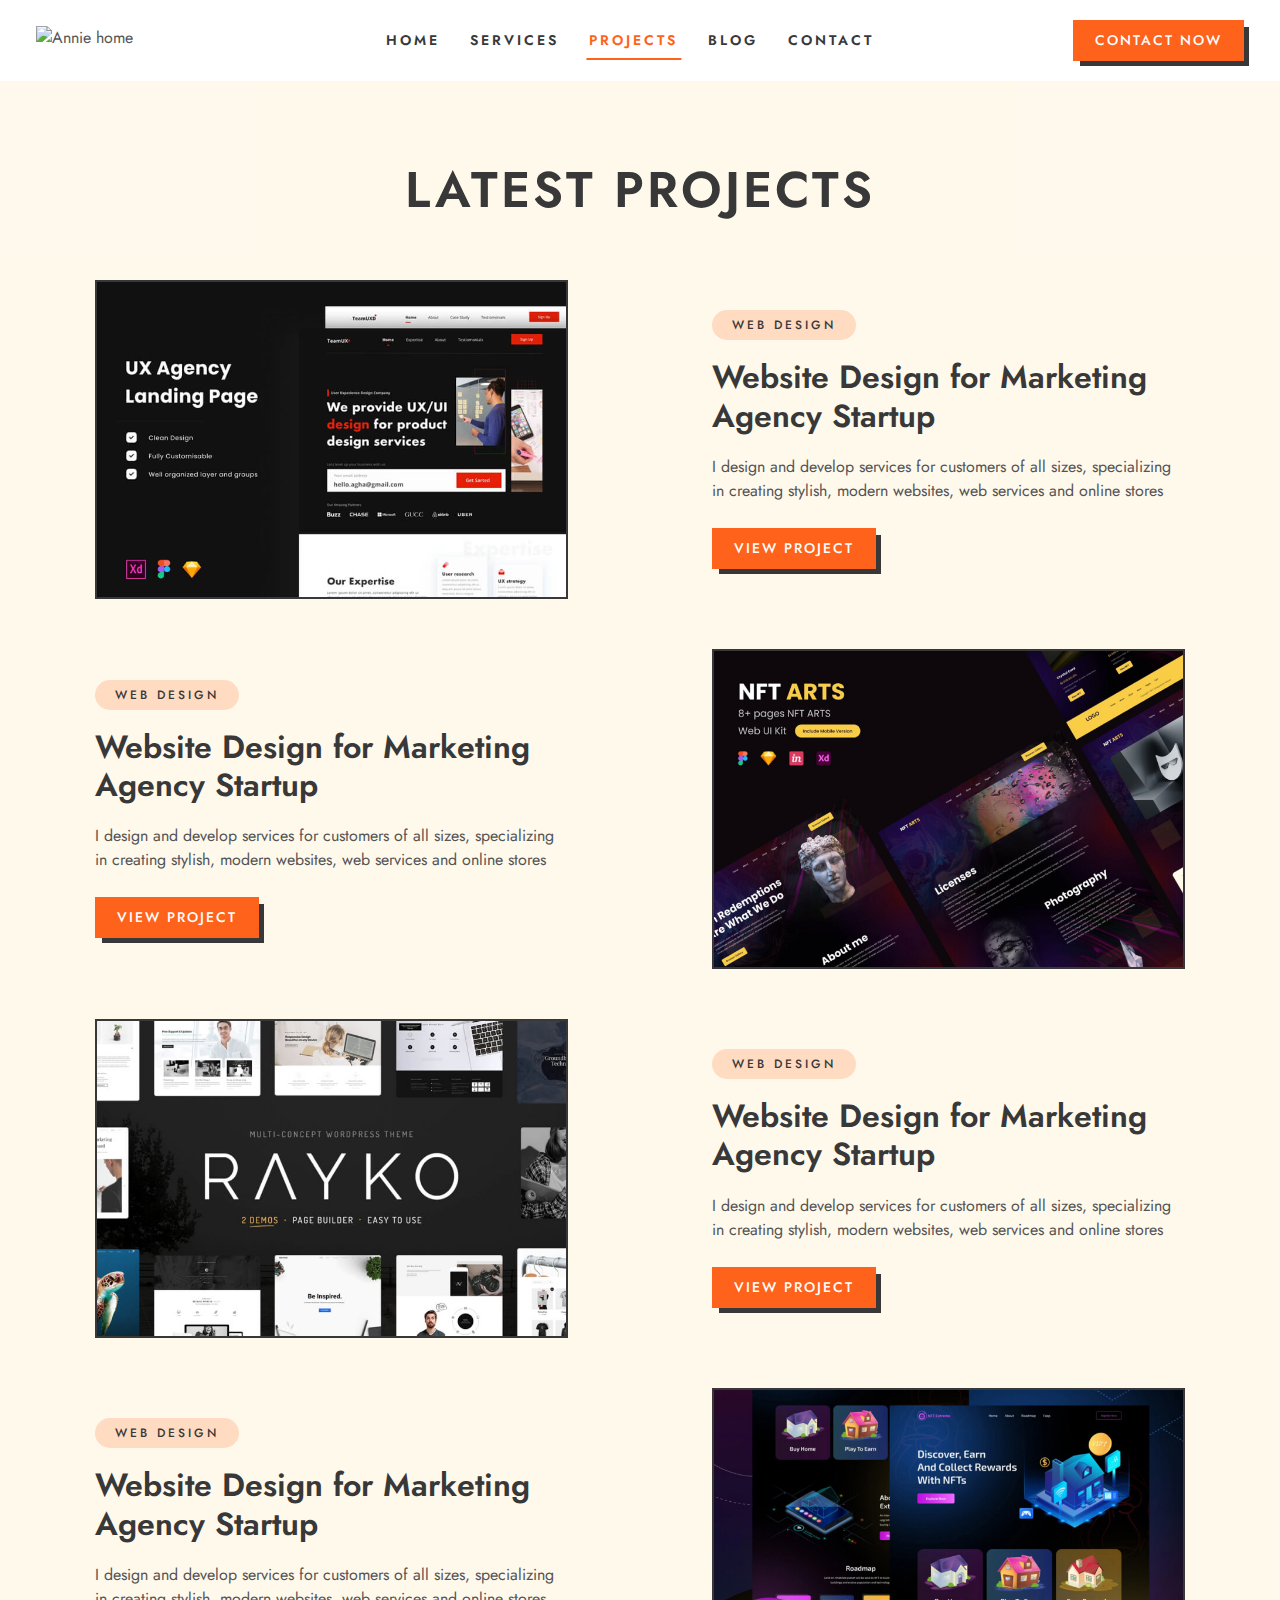
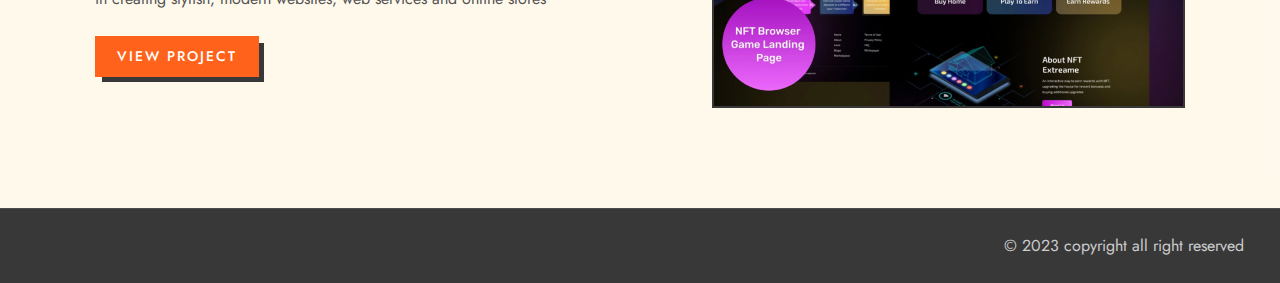
==== mysite/portfolio.html @ 4d0b6ac9 "Add files via upload" ====
<!DOCTYPE html>
<html lang="en">

<head>
  <meta charset="UTF-8">
  <meta http-equiv="X-UA-Compatible" content="IE=edge">
  <meta name="viewport" content="width=device-width, initial-scale=1.0">

  <!-- 
    - primary meta tags
  -->
  <title>Projects</title>
  <meta name="title" content="Portfolio">
  <meta name="description" content="This is a personal portfolio html template made by codewithsadee">

  <!-- 
    - favicon
  -->
  <link rel="shortcut icon" href="./favicon.svg" type="image/svg+xml">

  <!-- 
    - google font link
  -->
  <link rel="preconnect" href="https://fonts.googleapis.com">
  <link rel="preconnect" href="https://fonts.gstatic.com" crossorigin>
  <link href="https://fonts.googleapis.com/css2?family=Jost:wght@400;500;600&display=swap" rel="stylesheet">

  <!-- 
    - custom css link
  -->
  <link rel="stylesheet" href="./assets/css/require.css">
  <link rel="stylesheet" href="./assets/css/pages/portfolio.css">

</head>

<body>

  <!-- 
    - #PRELOADER
  -->

  <div class="preloader" data-preloader>
    <div class="preloader-circle"></div>
  </div>





  <!-- 
    - #HEADER
  -->

  <header class="header" data-header>
    <div class="container">

      <a href="./index.html" class="logo">
        <img src="./assets/images" width="151" height="28" alt="Annie home">
      </a>

      <nav class="navbar" data-navbar>
        <ul class="navbar-list">

          <li class="navbar-item">
            <a href="./index.html" class="label-lg navbar-link has-after">Home</a>
          </li>

          <li class="navbar-item">
            <a href="./service.html" class="label-lg navbar-link has-after">Services</a>
          </li>

          <li class="navbar-item">
            <a href="#" class="label-lg navbar-link has-after active">Projects</a>
          </li>
          <li class="navbar-item">
            <a href="./blog.html" class="label-lg navbar-link has-after">Blog</a>
          </li>

          <li class="navbar-item">
            <a href="./contact.html" class="label-lg navbar-link has-after">Contact</a>
          </li>

        </ul>
      </nav>

      <a href="./contact.html" class="btn btn-primary">Contact Now</a>

      <button class="nav-toggle-btn" aria-label="menu" data-nav-toggler>
        <ion-icon name="menu-outline" aria-hidden="true"></ion-icon>
      </button>

    </div>
  </header>





  <main>
    <article>

      <!-- 
        - #PORTFOLIO
      -->

      <section class="section portfolio" aria-labelledby="portfolio-label">
        <div class="container">

          <h2 class="section-title headline-md text-center" id="portfolio-label">Latest Projects</h2>

          <ul class="portfolio-list">

            <li>
              <div class="portfolio-card">

                <div class="card-banner img-holder" style="--width: 800; --height: 540;">
                  <img src="./assets/images/portfolio-1.jpg" width="800" height="540" loading="lazy"
                    alt="Website Design for Marketing Agency Startup" class="img-cover">

                  <a href="#" class="btn-icon" aria-label="More about Website Design for Marketing Agency Startup">
                    <ion-icon name="arrow-forward-sharp" aria-hidden="true"></ion-icon>
                  </a>
                </div>

                <div class="card-content">

                  <span class="chip label-md">Web Design</span>

                  <h3 class="title-md">Website Design for Marketing Agency Startup</h3>

                  <p class="card-text">
                    I design and develop services for customers of all sizes, specializing in creating stylish, modern
                    websites, web services and online stores
                  </p>

                  <a href="#" class="btn btn-primary">View Project</a>

                </div>

              </div>
            </li>

            <li>
              <div class="portfolio-card">

                <div class="card-banner img-holder" style="--width: 800; --height: 540;">
                  <img src="./assets/images/portfolio-2.jpg" width="800" height="540" loading="lazy"
                    alt="Website Design for Marketing Agency Startup" class="img-cover">

                  <a href="#" class="btn-icon" aria-label="More about Website Design for Marketing Agency Startup">
                    <ion-icon name="arrow-forward-sharp" aria-hidden="true"></ion-icon>
                  </a>
                </div>

                <div class="card-content">

                  <span class="chip label-md">Web Design</span>

                  <h3 class="title-md">Website Design for Marketing Agency Startup</h3>

                  <p class="card-text">
                    I design and develop services for customers of all sizes, specializing in creating stylish, modern
                    websites, web services and online stores
                  </p>

                  <a href="#" class="btn btn-primary">View Project</a>

                </div>

              </div>
            </li>

            <li>
              <div class="portfolio-card">

                <div class="card-banner img-holder" style="--width: 800; --height: 540;">
                  <img src="./assets/images/portfolio-3.jpg" width="800" height="540" loading="lazy"
                    alt="Website Design for Marketing Agency Startup" class="img-cover">

                  <a href="#" class="btn-icon" aria-label="More about Website Design for Marketing Agency Startup">
                    <ion-icon name="arrow-forward-sharp" aria-hidden="true"></ion-icon>
                  </a>
                </div>

                <div class="card-content">

                  <span class="chip label-md">Web Design</span>

                  <h3 class="title-md">Website Design for Marketing Agency Startup</h3>

                  <p class="card-text">
                    I design and develop services for customers of all sizes, specializing in creating stylish, modern
                    websites, web services and online stores
                  </p>

                  <a href="#" class="btn btn-primary">View Project</a>

                </div>

              </div>
            </li>

            <li>
              <div class="portfolio-card">

                <div class="card-banner img-holder" style="--width: 800; --height: 540;">
                  <img src="./assets/images/portfolio-4.jpg" width="800" height="540" loading="lazy"
                    alt="Website Design for Marketing Agency Startup" class="img-cover">

                  <a href="#" class="btn-icon" aria-label="More about Website Design for Marketing Agency Startup">
                    <ion-icon name="arrow-forward-sharp" aria-hidden="true"></ion-icon>
                  </a>
                </div>

                <div class="card-content">

                  <span class="chip label-md">Web Design</span>

                  <h3 class="title-md">Website Design for Marketing Agency Startup</h3>

                  <p class="card-text">
                    I design and develop services for customers of all sizes, specializing in creating stylish, modern
                    websites, web services and online stores
                  </p>

                  <a href="#" class="btn btn-primary">View Project</a>

                </div>

              </div>
            </li>

          </ul>

        </div>
      </section>

    </article>
  </main>





  <!-- 
    - #FOOTER
  -->

  <footer class="footer">
    <div class="container">

      <ul class="social-list">

        <li>
          <a href="#" class="social-link">
            <ion-icon name="logo-github"></ion-icon>
          </a>
        </li>

        <li>
          <a href="#" class="social-link">
            <ion-icon name="logo-twitter"></ion-icon>
          </a>
        </li>

        <li>
          <a href="#" class="social-link">
            <ion-icon name="logo-instagram"></ion-icon>
          </a>
        </li>

        <li>
          <a href="#" class="social-link">
            <ion-icon name="logo-linkedin"></ion-icon>
          </a>
        </li>


      </ul>

      <p class="text-center">&copy; 2023 copyright all right reserved</p>

    </div>
  </footer>





  <!-- 
    - custom js link
  -->
  <script src="./assets/js/script.js"></script>

  <!-- 
    - ionicon
  -->
  <script type="module" src="https://unpkg.com/ionicons@5.5.2/dist/ionicons/ionicons.esm.js"></script>
  <script nomodule src="https://unpkg.com/ionicons@5.5.2/dist/ionicons/ionicons.js"></script>

</body>

</html>
---- mysite/assets/css/require.css ----
/*-----------------------------------*\
  #require.css
\*-----------------------------------*/

/**
 * copyright 2022 codewithsadee
 */

/**
 * TABLE OF CONTENT
 *
 * Custom properties..............Global variables
 * Reset..........................Removed browser default style
 * Typography.....................Typography style
 * Reused.........................Reused classes
 * Preloader......................Preload style
 * Header.........................Header style
 * Footer.........................Footer style
 * Media queries..................Responsive for all devices
 */





/*-----------------------------------*\
  #CUSTOM PROPERTY
\*-----------------------------------*/

:root {

  /**
   * colors
   */

  --maximum-yellow-red_a10: hsla(41, 99%, 64%, 0.1);
  --maximum-yellow-red_a40: hsla(41, 99%, 64%, 0.4);
  --maximum-yellow-red: hsl(41, 99%, 64%);
  --orange-red_a20: hsla(19, 100%, 55%, 0.2);
  --eerie-black: hsl(210, 11%, 15%);
  --orange-red: hsl(19, 100%, 55%);
  --davys-gray: hsl(0, 0%, 33%);
  --white_a80: hsla(0, 0%, 100%, 0.8);
  --white_a75: hsla(0, 0%, 100%, 0.75);
  --white_a10: hsla(0, 0%, 100%, 0.1);
  --jet_a10: hsla(0, 0%, 22%, 0.1);
  --black: hsl(0, 0%, 0%);
  --white: hsl(0, 0%, 100%);
  --jet: hsl(0, 0%, 22%);

  /**
   * typography
   */

  --ff-jost: 'Jost', sans-serif;

  --fs-45: 4.5rem;
  --fs-38: 3.8rem;
  --fs-32: 3.2rem;
  --fs-27: 2.7rem;
  --fs-26: 2.6rem;
  --fs-22: 2.2rem;
  --fs-20: 2rem;
  --fs-18: 1.8rem;
  --fs-17: 1.7rem;
  --fs-14: 1.4rem;
  --fs-12: 1.2rem;
  
  --fw-400: 400;
  --fw-500: 500;
  --fw-600: 600;

  /**
   * spacing
   */

  --section-padding: 60px;

  /**
   * shadow
   */

  --shadow: 0 2px 2px hsla(0, 0%, 22%, 0.08);

  /**
   * border radius
   */

  --radius-50: 50px;
  --radius-pill: 100px;
  --radius-circle: 50%;

  /**
   * transition
   */

  --transition-1: 0.25s ease;
  --transition-2: 0.5s ease;
  --cubic-out: cubic-bezier(0.05, 0.83, 0.52, 0.97);

}





/*-----------------------------------*\
  #RESET
\*-----------------------------------*/

*,
*::before,
*::after {
  margin: 0;
  padding: 0;
  box-sizing: border-box;
}

li { list-style: none; }

a,
img,
span,
label,
button,
ion-icon { display: block; }

a {
  color: inherit;
  text-decoration: none;
}

img { height: auto; }

input,
button,
textarea {
  background: none;
  border: none;
  font: inherit;
}

button { cursor: pointer; }

input,
textarea { width: 100%; }

ion-icon { pointer-events: none; }

address { font-style: normal; }

html {
  font-family: var(--ff-jost);
  font-size: 10px;
  scroll-behavior: smooth;
}

body {
  background-color: var(--white);
  color: var(--davys-gray);
  font-size: 1.6rem;
  line-height: 1.5;
  overflow: hidden;
}

body.loaded { overflow: visible; }

:focus-visible { outline-offset: 4px; }

::-webkit-scrollbar { width: 10px; }

::-webkit-scrollbar-track { background-color: hsl(0, 0%, 98%); }

::-webkit-scrollbar-thumb { background-color: hsl(0, 0%, 80%); }

::-webkit-scrollbar-thumb:hover { background-color: hsl(0, 0%, 70%); }





/*-----------------------------------*\
  #TYPOGRAPHY
\*-----------------------------------*/

.headline-lg { font-size: var(--fs-45); }

.headline-md { font-size: var(--fs-38); }

.headline-sm { font-size: var(--fs-32); }

.title-lg { font-size: var(--fs-27); }

.title-md { font-size: var(--fs-26); }

.title-sm { font-size: var(--fs-22); }

.body-lg { font-size: var(--fs-20); }

.body-md { font-size: var(--fs-18); }

.body-sm { font-size: var(--fs-17); }

.label-lg { font-size: var(--fs-14); }

.label-md { font-size: var(--fs-12); }

/**
 * font weight
 */

.headline-lg,
.headline-md,
.headline-sm,
.title-lg,
.title-md,
.title-sm,
.label-lg {
  color: var(--jet);
  font-weight: var(--fw-600);
  line-height: 1.2;
}

.body-lg { font-weight: var(--fw-500); }





/*-----------------------------------*\
  #REUSED STYLE
\*-----------------------------------*/

.container { padding-inline: 16px; }

.section { padding-block: var(--section-padding); }

.w-100 { width: 100%; }

.section-title {
  margin-block-end: 30px;
  text-transform: uppercase;
  letter-spacing: 3px;
}

.text-center { text-align: center; }

.img-cover {
  width: 100%;
  height: 100%;
  object-fit: cover;
}

.has-bg-image {
  background-repeat: no-repeat;
  background-size: cover;
  background-position: center;
}

.img-holder {
  aspect-ratio: var(--width) / var(--height);
  background-color: var(--light-gray);
  overflow: hidden;
}





/*-----------------------------------*\
  #PRELOADER
\*-----------------------------------*/

.preloader {
  position: fixed;
  top: 0;
  left: 0;
  width: 100%;
  height: 100vh;
  background-color: var(--orange-red);
  display: grid;
  place-items: center;
  z-index: 6;
}

.preloader.loaded { display: none; }

.preloader-circle {
  width: 60px;
  height: 60px;
  border: 8px solid transparent;
  border-block-color: var(--white);
  border-radius: var(--radius-circle);
  animation: loading 1s linear infinite;
}

@keyframes loading {
  0% { transform: rotate(0); }
  100% { transform: rotate(1turn); }
}





/*-----------------------------------*\
  #HEADER
\*-----------------------------------*/

.header .btn { display: none; }

.header {
  position: fixed;
  top: 0;
  left: 0;
  width: 100%;
  background-color: var(--white);
  padding-block: 16px;
  z-index: 4;
  transition: var(--transition-1);
}

.header.active { box-shadow: var(--shadow); }

.header .container {
  display: flex;
  justify-content: space-between;
  align-items: center;
}

.nav-toggle-btn {
  color: var(--jet);
  font-size: 3.8rem;
}

.navbar {
  position: absolute;
  top: 100%;
  left: 0;
  width: 100%;
  background-color: var(--white);
  border-block: 2px solid var(--jet);
  transition: 0.25s var(--cubic-out);
  transition-delay: 0.15s;
  transform: scaleY(0);
  transform-origin: top;
  visibility: hidden;
}

.navbar.active {
  transform: scaleY(1);
  visibility: visible;
  transition-duration: 0.5s;
  transition-delay: 0s;
}

.navbar > * {
  opacity: 0;
  transition: var(--transition-1);
}

.navbar.active > * {
  opacity: 1;
  transition-delay: 0.4s;
}

.navbar-item:not(:last-child) { border-block-end: 1px solid var(--jet_a10); }

.navbar-link {
  text-transform: uppercase;
  letter-spacing: 3px;
  padding: 16px 15px;
  transition: var(--transition-1);
}

.navbar-link:is(:hover, :focus-visible, .active) { color: var(--orange-red); }





/*-----------------------------------*\
  #FOOTER
\*-----------------------------------*/

.footer {
  background-color: var(--jet);
  color: var(--white_a75);
  border-block-start: 1px solid var(--white_a10);
  padding-block: 18px;
}

.social-list {
  display: flex;
  justify-content: center;
  gap: 18px;
  margin-block-end: 15px;
}

.social-link { font-size: 1.8rem; }

.social-link:is(:hover, :focus-visible) { color: var(--orange-red); }





/*-----------------------------------*\
  #MEDIA QUEREIS
\*-----------------------------------*/

/**
 * responsive for large than 575px screen
 */

@media (min-width: 575px) {

  .title-lg { --fs-27: 3.5rem; }

}





/**
 * responsive for large than 768px screen
 */

@media (min-width: 768px) {

  /**
   * TYPOGRAPHY
   */

  .headline-lg { --fs-45: 6rem; }

  .headline-md { --fs-38: 4.5rem; }

  .title-md { --fs-26: 3.2rem; }



  /**
   * REUSED STYLE
   */

  .section { --section-padding: 100px; }

  .section-title { margin-block-end: 40px; }



  /**
   * FOOTER
   */

  .footer { padding-block: 25px; }

  .footer .container {
    display: flex;
    justify-content: space-between;
    align-items: center;
  }

  .social-list { margin-block-end: 0; }

}





/**
 * responsive for large than 992px screen
 */

@media (min-width: 992px) {
  
  /**
   * TYPOGRAPHY
   */

  .headline-md { --fs-38: 5rem; }

  .title-lg { --fs-27: 4rem; }

  .title-sm { --fs-22: 2.4rem; }



  /**
   * REUSED STYLE
   */

  .section-title { margin-block-end: 60px; }



  /**
   * HEADER
   */

  .nav-toggle-btn { display: none; }

  .navbar,
  .navbar.active,
  .navbar > * {
    all: unset;
    display: block;
  }

  .navbar-list { display: flex; }

  .navbar-item:not(:last-child) { border-block-end: none; }

  .navbar-link { position: relative; }

  .navbar-link::after {
    content: "";
    position: absolute;
    bottom: 5px;
    left: 50%;
    transform: translateX(-50%) scaleX(0);
    transform-origin: right;
    width: 80%;
    height: 2px;
    background-color: var(--orange-red);
    transition: transform var(--transition-1);
  }

  .navbar-link:is(:hover, :focus-visible, .active)::after {
    transform: translateX(-50%) scaleX(1);
    transform-origin: left;
  }

  .header .btn { display: block; }

}





/**
 * responsive for large than 1200px screen
 */

@media (min-width: 1200px) {

  /**
   * TYPOGRAPHY
   */

  .headline-lg { --fs-45: 7rem; }

  

  /**
   * REUSED STYLE
   */

  .container {
    max-width: 1240px;
    width: 100%;
    margin-inline: auto;
  }

}
---- mysite/assets/css/pages/portfolio.css ----
/*-----------------------------------*\
  #service.css
\*-----------------------------------*/

/**
 * copyright 2022 codewithsadee
 */
 
/**
 * TABLE OF CONTENT
 *
 * COMPONENTS
 * Btn............................Buttons style
 *
 * MAIN CONTENT
 * Portfolio......................Portfolio style
 * Media queries..................Responsive for all devices
 */





/*-----------------------------------*\
  #COMPONENTS
\*-----------------------------------*/

@import url('../components/btn.css');





/*-----------------------------------*\
  #PORTFOLIO
\*-----------------------------------*/

.portfolio {
  background-color: var(--maximum-yellow-red_a10);
  padding-block-start: calc(var(--section-padding) + 60px);
}

.portfolio-list,
.portfolio-card { display: grid; }

.portfolio-list { gap: 50px; }

.portfolio-card { gap: 25px; }

.portfolio-card .card-banner {
  position: relative;
  border: 2px solid var(--jet);
  box-shadow: 0 0 0 var(--jet);
  transition: var(--transition-1);
}

.portfolio-card .card-banner:is(:hover, :focus-within) {
  box-shadow: 3px 3px 0 var(--jet);
}

.portfolio-card .btn-icon {
  position: absolute;
  top: 15px;
  left: 0;
  background-color: var(--white);
  color: var(--jet);
  font-size: 2rem;
  padding: 8px;
  border: 2px solid var(--jet);
  opacity: 0;
  transition: var(--transition-1);
  will-change: transform;
}

.portfolio-card .card-banner:is(:hover, :focus-within) .btn-icon {
  transform: translateX(15px);
  opacity: 1;
}

.portfolio-card .chip {
  background-color: var(--orange-red_a20);
  max-width: max-content;
  color: var(--jet);
  font-weight: var(--fw-500);
  text-transform: uppercase;
  letter-spacing: 3px;
  padding: 6px 20px;
  border-radius: var(--radius-pill);
  margin-block-end: 18px;
}

.portfolio-card .card-text { margin-block: 10px 25px; }





/*-----------------------------------*\
  #MEDIA QUERIES
\*-----------------------------------*/

/**
 * responsive for large than 768px screen
 */

@media (min-width: 768px) {

  .portfolio-card {
    grid-template-columns: 1fr 1fr;
    align-items: center;
  }

  .portfolio-list > li:nth-child(2n) .card-banner { order: 1; }

  .portfolio-card > * {
    width: 80%;
    margin-inline: auto;
  }

  .portfolio-card .card-text { margin-block-start: 20px; }

}
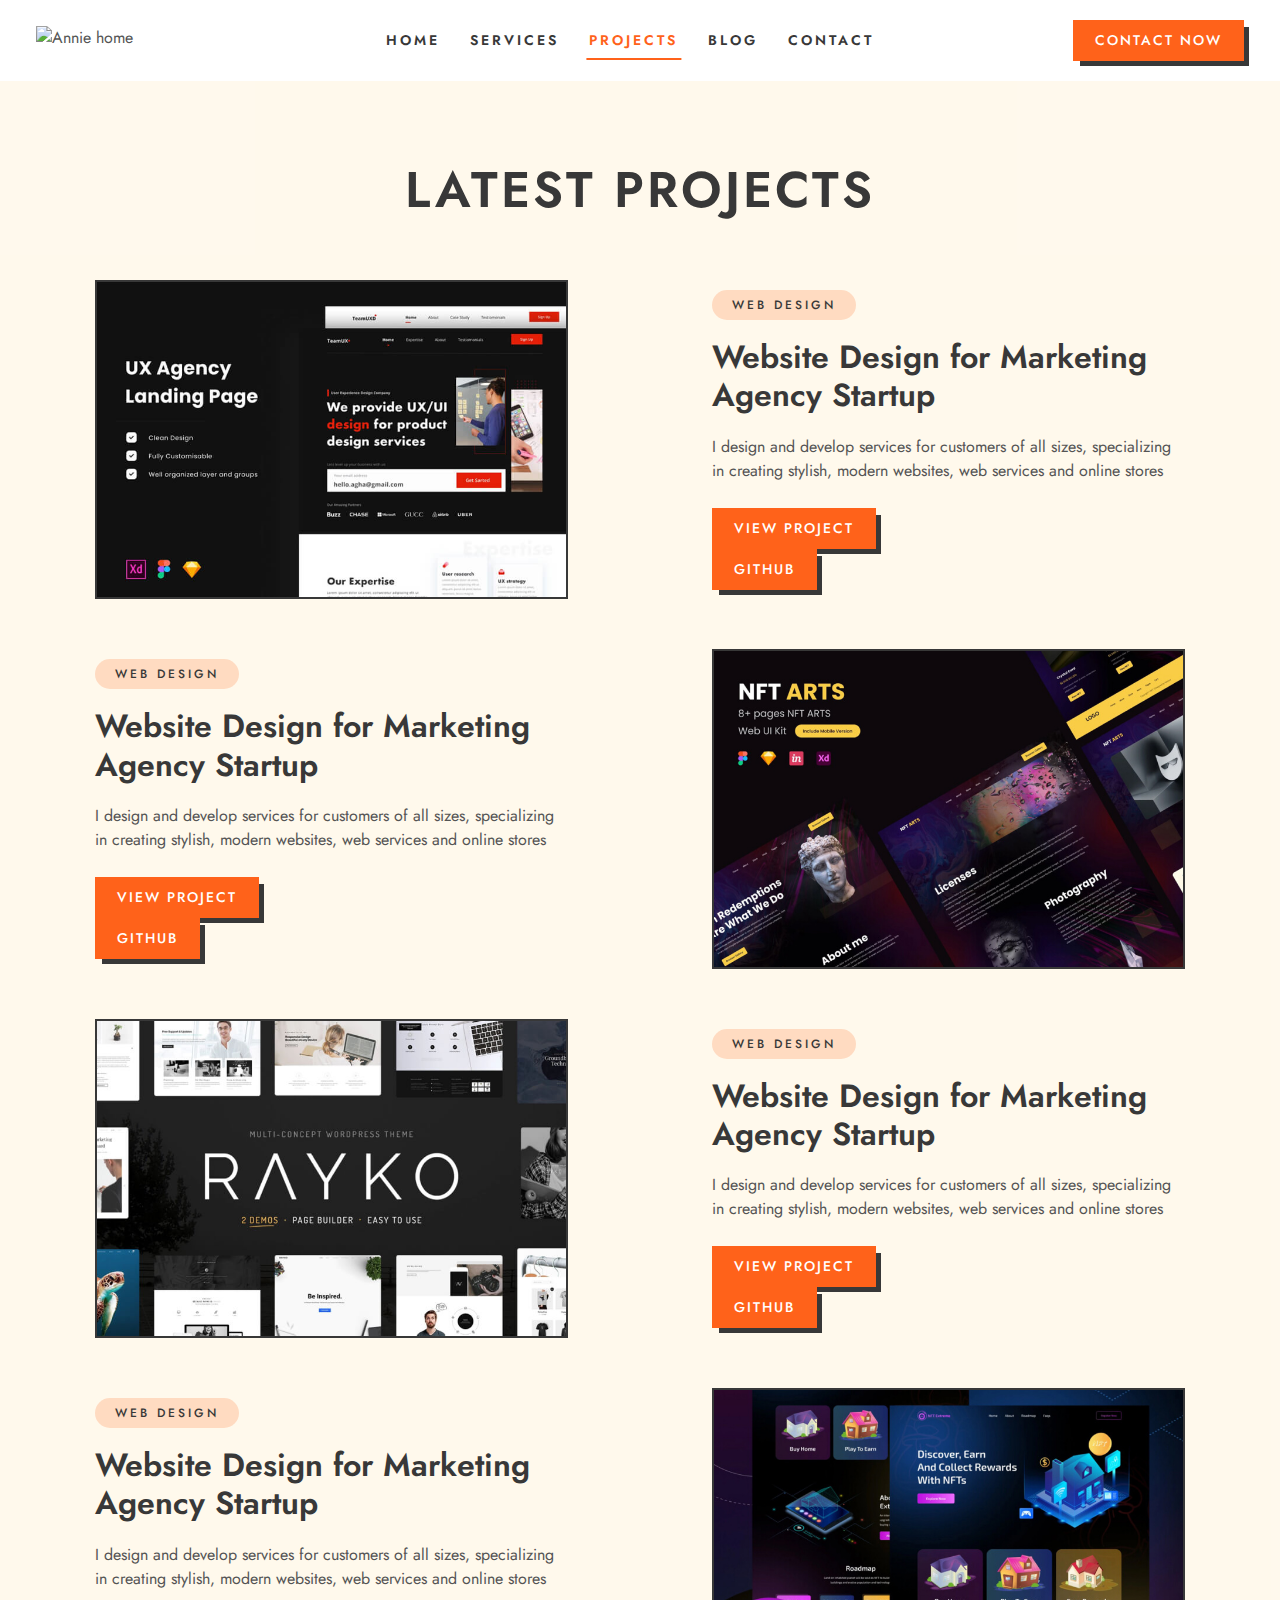
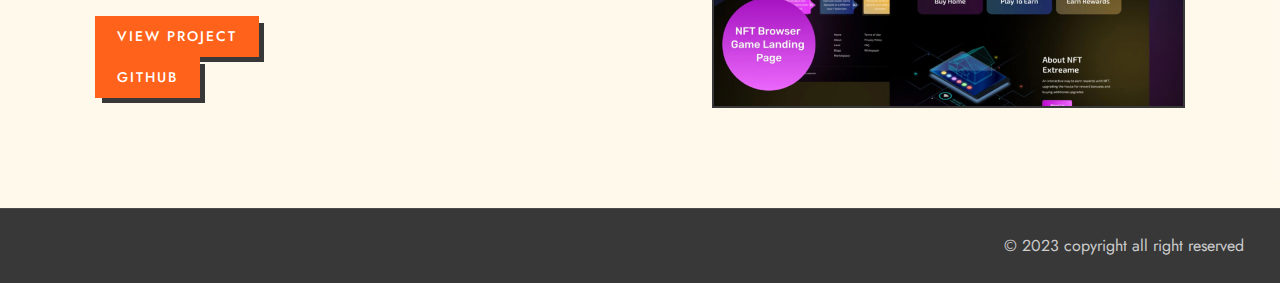
==== commit e5fdc03f: "cloudflare first upload" ====
--- a/mysite/portfolio.html
+++ b/mysite/portfolio.html
@@ -134,6 +134,7 @@
                   </p>
 
                   <a href="#" class="btn btn-primary">View Project</a>
+                  <a href="#" class="btn btn-primary">GitHub</a>
 
                 </div>
 
@@ -164,6 +165,7 @@
                   </p>
 
                   <a href="#" class="btn btn-primary">View Project</a>
+                  <a href="#" class="btn btn-primary">GitHub</a>
 
                 </div>
 
@@ -194,6 +196,7 @@
                   </p>
 
                   <a href="#" class="btn btn-primary">View Project</a>
+                  <a href="#" class="btn btn-primary">GitHub</a>
 
                 </div>
 
@@ -224,7 +227,7 @@
                   </p>
 
                   <a href="#" class="btn btn-primary">View Project</a>
-
+                  <a href="#" class="btn btn-primary">GitHub</a>
                 </div>
 
               </div>
